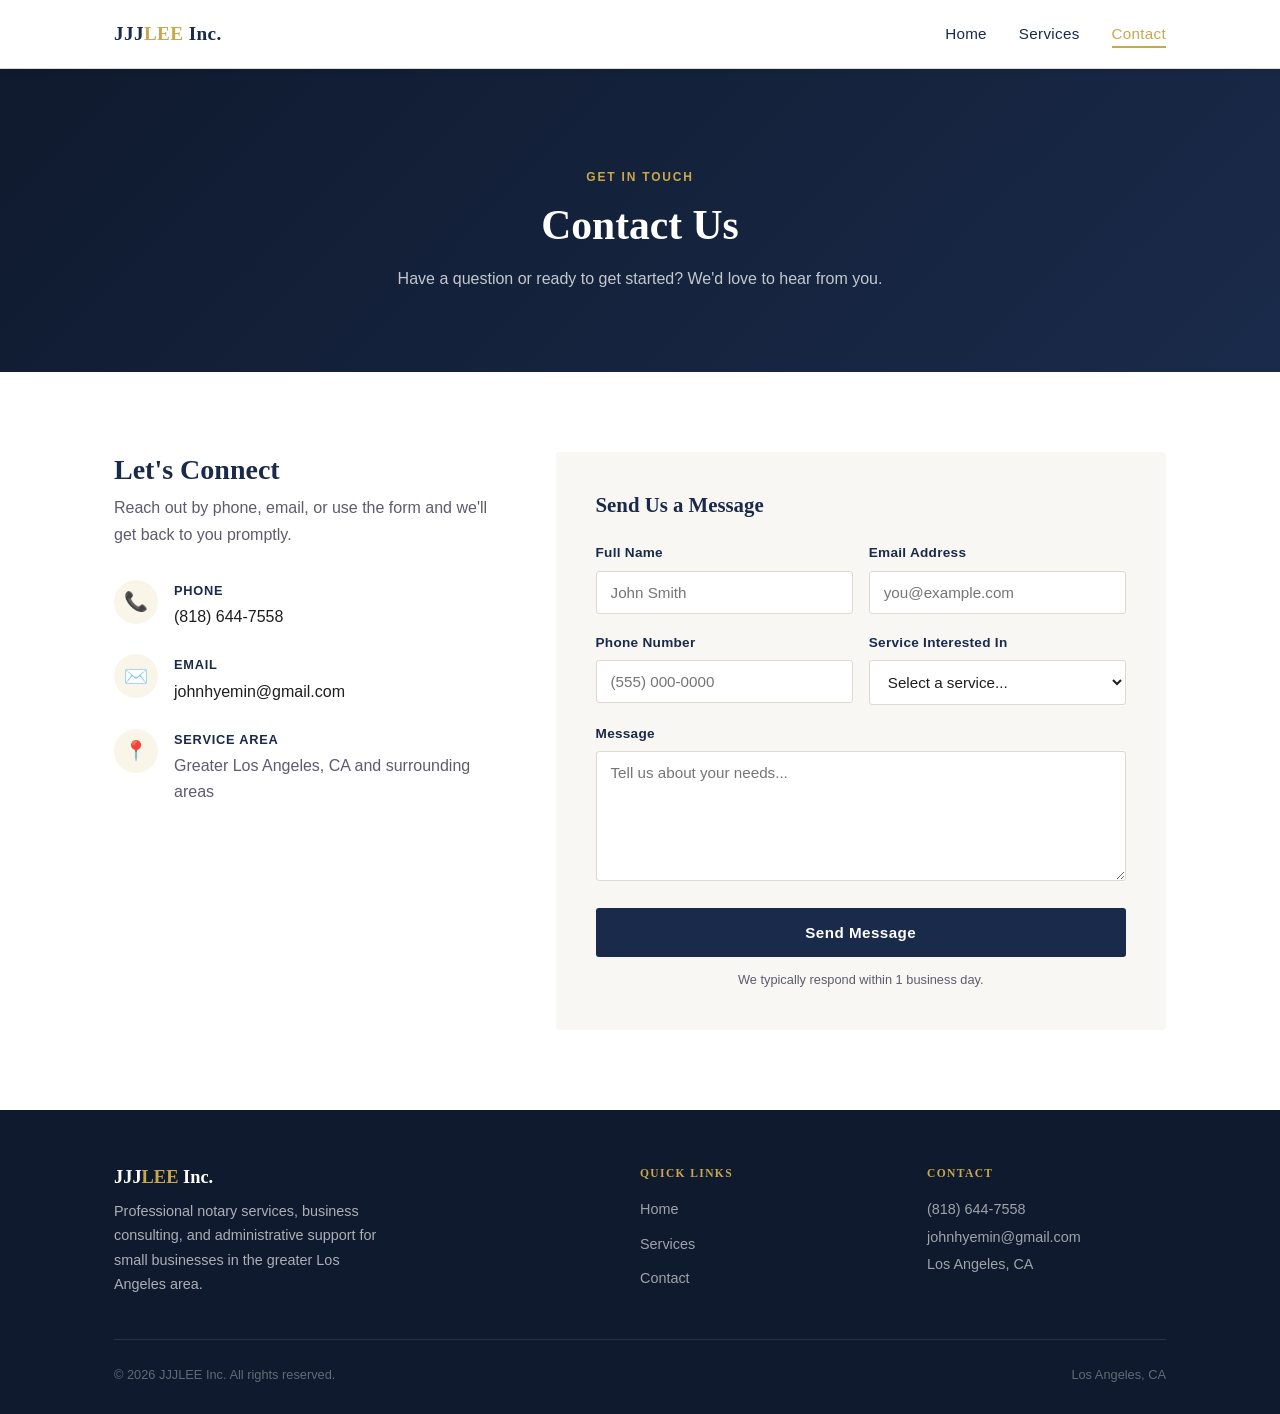
==== contact.html @ 79efeb8e "Initial commit — JJJLEE Inc. static site" ====
<!DOCTYPE html>
<html lang="en">
<head>
  <meta charset="UTF-8">
  <meta name="viewport" content="width=device-width, initial-scale=1.0">
  <meta name="description" content="Contact JJJLEE Inc. — Notary and business consulting services in Los Angeles.">
  <title>Contact | JJJLEE Inc.</title>
  <link rel="stylesheet" href="css/style.css">
</head>
<body>

  <nav>
    <div class="container">
      <div class="nav-inner">
        <a href="index.html" class="nav-logo">JJJ<span>LEE</span> Inc.</a>
        <ul class="nav-links">
          <li><a href="index.html">Home</a></li>
          <li><a href="services.html">Services</a></li>
          <li><a href="contact.html" class="active">Contact</a></li>
        </ul>
        <button class="hamburger" aria-label="Toggle menu">
          <span></span><span></span><span></span>
        </button>
      </div>
    </div>
    <div class="mobile-menu">
      <a href="index.html">Home</a>
      <a href="services.html">Services</a>
      <a href="contact.html">Contact</a>
    </div>
  </nav>

  <section class="page-header">
    <div class="container">
      <p class="label">Get In Touch</p>
      <h1>Contact Us</h1>
      <p>Have a question or ready to get started? We'd love to hear from you.</p>
    </div>
  </section>

  <section class="section">
    <div class="container">
      <div class="contact-grid">

        <div class="contact-info">
          <h2>Let's Connect</h2>
          <p class="intro">Reach out by phone, email, or use the form and we'll get back to you promptly.</p>

          <div class="contact-item">
            <div class="contact-item-icon">📞</div>
            <div class="contact-item-text">
              <strong>Phone</strong>
              <a href="tel:8186447558">(818) 644-7558</a>
            </div>
          </div>

          <div class="contact-item">
            <div class="contact-item-icon">✉️</div>
            <div class="contact-item-text">
              <strong>Email</strong>
              <a href="mailto:johnhyemin@gmail.com">johnhyemin@gmail.com</a>
            </div>
          </div>

          <div class="contact-item">
            <div class="contact-item-icon">📍</div>
            <div class="contact-item-text">
              <strong>Service Area</strong>
              <span>Greater Los Angeles, CA and surrounding areas</span>
            </div>
          </div>
        </div>

        <!--
          CONTACT FORM SETUP:
          1. Go to formspree.io and create a free account
          2. Create a new form — Formspree will give you a unique endpoint URL
          3. Replace "YOUR_FORM_ID" below with that ID (e.g. xyzabcde)
          Free tier allows 50 submissions/month.
        -->
        <div class="contact-form">
          <h3>Send Us a Message</h3>
          <form action="https://formspree.io/f/YOUR_FORM_ID" method="POST">
            <input type="hidden" name="_subject" value="New inquiry — JJJLEE Inc.">
            <div class="form-row">
              <div class="form-group">
                <label for="name">Full Name</label>
                <input type="text" id="name" name="name" placeholder="John Smith" required>
              </div>
              <div class="form-group">
                <label for="email">Email Address</label>
                <input type="email" id="email" name="email" placeholder="you@example.com" required>
              </div>
            </div>
            <div class="form-row">
              <div class="form-group">
                <label for="phone">Phone Number</label>
                <input type="tel" id="phone" name="phone" placeholder="(555) 000-0000">
              </div>
              <div class="form-group">
                <label for="service">Service Interested In</label>
                <select id="service" name="service">
                  <option value="">Select a service...</option>
                  <option>Notary Services</option>
                  <option>Administrative Consulting</option>
                  <option>Bookkeeping Support</option>
                  <option>Financial Organization</option>
                  <option>Operational Assistance</option>
                  <option>E-Commerce &amp; Business Activities</option>
                  <option>Other / General Inquiry</option>
                </select>
              </div>
            </div>
            <div class="form-group">
              <label for="message">Message</label>
              <textarea id="message" name="message" placeholder="Tell us about your needs..." required></textarea>
            </div>
            <button type="submit" class="btn btn-navy form-submit">Send Message</button>
            <p class="form-note">We typically respond within 1 business day.</p>
          </form>
        </div>

      </div>
    </div>
  </section>

  <footer>
    <div class="container">
      <div class="footer-grid">
        <div class="footer-brand">
          <h3>JJJ<span>LEE</span> Inc.</h3>
          <p>Professional notary services, business consulting, and administrative support for small businesses in the greater Los Angeles area.</p>
        </div>
        <div class="footer-col">
          <h4>Quick Links</h4>
          <ul>
            <li><a href="index.html">Home</a></li>
            <li><a href="services.html">Services</a></li>
            <li><a href="contact.html">Contact</a></li>
          </ul>
        </div>
        <div class="footer-col">
          <h4>Contact</h4>
          <p>
            <a href="tel:8186447558">(818) 644-7558</a><br>
            <a href="mailto:johnhyemin@gmail.com">johnhyemin@gmail.com</a><br>
            <span>Los Angeles, CA</span>
          </p>
        </div>
      </div>
      <div class="footer-bottom">
        <span>&copy; 2026 JJJLEE Inc. All rights reserved.</span>
        <span>Los Angeles, CA</span>
      </div>
    </div>
  </footer>

  <script src="js/main.js"></script>
</body>
</html>
---- css/style.css ----
:root {
  --navy:    #1a2a4a;
  --navy-dk: #0f1a2e;
  --gold:    #c9a84c;
  --gold-h:  #b8943e;
  --white:   #ffffff;
  --off:     #f8f7f4;
  --text:    #1e1e1e;
  --muted:   #5c5c6e;
  --border:  #ddd9d3;
  --w:       1100px;
  --r:       3px;
}

*, *::before, *::after { box-sizing: border-box; margin: 0; padding: 0; }
html { scroll-behavior: smooth; }

body {
  font-family: -apple-system, BlinkMacSystemFont, 'Segoe UI', Roboto, sans-serif;
  color: var(--text);
  background: var(--white);
  line-height: 1.65;
  font-size: 16px;
}

h1, h2, h3, h4 {
  font-family: Georgia, 'Times New Roman', serif;
  line-height: 1.25;
  color: var(--navy);
}

a { color: var(--gold); text-decoration: none; }
a:hover { color: var(--gold-h); }
img { max-width: 100%; display: block; }

/* ── Layout ── */
.container { max-width: var(--w); margin: 0 auto; padding: 0 24px; }
.section { padding: 80px 0; }
.section--gray { background: var(--off); }

/* ── Nav ── */
nav {
  position: fixed; top: 0; left: 0; right: 0; z-index: 100;
  background: var(--white);
  border-bottom: 1px solid var(--border);
  box-shadow: 0 1px 6px rgba(0,0,0,.07);
}
.nav-inner {
  display: flex; align-items: center; justify-content: space-between;
  height: 68px;
}
.nav-logo {
  font-family: Georgia, serif;
  font-size: 1.2rem;
  font-weight: bold;
  color: var(--navy);
  letter-spacing: .02em;
}
.nav-logo span { color: var(--gold); }
.nav-links { display: flex; gap: 32px; list-style: none; }
.nav-links a {
  color: var(--navy);
  font-size: .95rem;
  font-weight: 500;
  letter-spacing: .02em;
  padding: 4px 0;
  border-bottom: 2px solid transparent;
  transition: border-color .2s, color .2s;
}
.nav-links a:hover, .nav-links a.active {
  color: var(--gold);
  border-bottom-color: var(--gold);
}
.hamburger {
  display: none;
  flex-direction: column;
  gap: 5px;
  cursor: pointer;
  padding: 8px;
  background: none;
  border: none;
}
.hamburger span {
  display: block; width: 24px; height: 2px;
  background: var(--navy);
  transition: transform .3s, opacity .3s;
}
.hamburger.open span:nth-child(1) { transform: translateY(7px) rotate(45deg); }
.hamburger.open span:nth-child(2) { opacity: 0; }
.hamburger.open span:nth-child(3) { transform: translateY(-7px) rotate(-45deg); }
.mobile-menu {
  display: none;
  flex-direction: column;
  border-top: 1px solid var(--border);
  background: var(--white);
}
.mobile-menu.open { display: flex; }
.mobile-menu a {
  padding: 16px 24px;
  color: var(--navy);
  font-weight: 500;
  border-bottom: 1px solid var(--border);
}
.mobile-menu a:hover { background: var(--off); color: var(--gold); }

/* ── Buttons ── */
.btn {
  display: inline-block;
  padding: 14px 30px;
  font-size: .95rem;
  font-weight: 600;
  letter-spacing: .03em;
  border-radius: var(--r);
  cursor: pointer;
  transition: all .2s;
  border: 2px solid transparent;
  text-decoration: none;
  font-family: inherit;
}
.btn-gold  { background: var(--gold);  color: var(--navy);  border-color: var(--gold); }
.btn-gold:hover { background: var(--gold-h); border-color: var(--gold-h); color: var(--navy); }
.btn-outline { background: transparent; color: var(--white); border-color: rgba(255,255,255,.6); }
.btn-outline:hover { border-color: var(--white); background: rgba(255,255,255,.1); color: var(--white); }
.btn-navy  { background: var(--navy);  color: var(--white); border-color: var(--navy); }
.btn-navy:hover { background: var(--navy-dk); border-color: var(--navy-dk); color: var(--white); }
.btn-group { display: flex; gap: 14px; justify-content: center; flex-wrap: wrap; }

/* ── Hero ── */
.hero {
  background: linear-gradient(135deg, var(--navy-dk) 0%, var(--navy) 100%);
  color: var(--white);
  padding: 140px 0 100px;
  text-align: center;
  margin-top: 68px;
}
.hero-eyebrow {
  font-size: .78rem;
  letter-spacing: .18em;
  text-transform: uppercase;
  color: var(--gold);
  margin-bottom: 16px;
}
.hero h1 {
  color: var(--white);
  font-size: clamp(2rem, 5vw, 3.2rem);
  margin-bottom: 20px;
  max-width: 760px;
  margin-left: auto;
  margin-right: auto;
}
.hero p {
  font-size: 1.1rem;
  color: rgba(255,255,255,.8);
  max-width: 540px;
  margin: 0 auto 36px;
}

/* ── About ── */
.about-grid {
  display: grid;
  grid-template-columns: 1fr 1fr;
  gap: 64px;
  align-items: center;
}
.about-label {
  font-size: .75rem;
  letter-spacing: .15em;
  text-transform: uppercase;
  color: var(--gold);
  font-weight: 600;
  margin-bottom: 12px;
}
.about-text h2 { margin-bottom: 16px; font-size: 2rem; }
.about-text p  { color: var(--muted); margin-bottom: 14px; }
.about-text .btn { margin-top: 8px; }
.about-visual {
  background: linear-gradient(135deg, var(--navy-dk) 0%, var(--navy) 100%);
  border-radius: 4px;
  height: 340px;
  display: flex;
  align-items: center;
  justify-content: center;
  position: relative;
  overflow: hidden;
}
.about-visual::before {
  content: '';
  position: absolute; top: -40px; right: -40px;
  width: 200px; height: 200px;
  border: 2px solid var(--gold);
  border-radius: 50%;
  opacity: .25;
}
.about-visual::after {
  content: '';
  position: absolute; bottom: -30px; left: -30px;
  width: 160px; height: 160px;
  border: 2px solid var(--gold);
  border-radius: 50%;
  opacity: .15;
}
.about-monogram {
  font-family: Georgia, serif;
  font-size: 3.5rem;
  color: var(--gold);
  letter-spacing: .06em;
  opacity: .9;
  position: relative;
  z-index: 1;
}

/* ── Section header ── */
.section-header { text-align: center; margin-bottom: 52px; }
.section-header .label {
  font-size: .75rem;
  letter-spacing: .15em;
  text-transform: uppercase;
  color: var(--gold);
  font-weight: 600;
  margin-bottom: 10px;
}
.section-header h2 { font-size: 2rem; }
.section-header p {
  color: var(--muted);
  margin-top: 12px;
  max-width: 500px;
  margin-left: auto;
  margin-right: auto;
}

/* ── Cards (home preview) ── */
.cards-grid {
  display: grid;
  grid-template-columns: repeat(3, 1fr);
  gap: 24px;
}
.card {
  background: var(--white);
  border: 1px solid var(--border);
  border-radius: 4px;
  padding: 32px 28px;
  transition: box-shadow .2s, transform .2s;
}
.card:hover {
  box-shadow: 0 8px 24px rgba(26,42,74,.1);
  transform: translateY(-2px);
}
.card-icon {
  width: 48px; height: 48px;
  background: rgba(201,168,76,.12);
  border-radius: 50%;
  display: flex; align-items: center; justify-content: center;
  margin-bottom: 18px;
  font-size: 1.4rem;
}
.card h3  { font-size: 1.1rem; margin-bottom: 10px; }
.card p   { color: var(--muted); font-size: .95rem; }
.card-link {
  display: inline-block;
  margin-top: 16px;
  font-size: .85rem;
  font-weight: 600;
  color: var(--gold);
  letter-spacing: .02em;
}
.card-link:hover { color: var(--gold-h); }

/* ── CTA Banner ── */
.cta-banner {
  background: linear-gradient(135deg, var(--navy-dk) 0%, var(--navy) 100%);
  color: var(--white);
  text-align: center;
  padding: 80px 0;
}
.cta-banner h2 { color: var(--white); font-size: 2rem; margin-bottom: 12px; }
.cta-banner p  { color: rgba(255,255,255,.75); margin-bottom: 28px; }

/* ── Page header (inner pages) ── */
.page-header {
  background: linear-gradient(135deg, var(--navy-dk) 0%, var(--navy) 100%);
  color: var(--white);
  text-align: center;
  padding: 100px 0 80px;
  margin-top: 68px;
}
.page-header .label {
  font-size: .75rem;
  letter-spacing: .15em;
  text-transform: uppercase;
  color: var(--gold);
  font-weight: 600;
  margin-bottom: 12px;
}
.page-header h1 { color: var(--white); font-size: clamp(1.8rem, 4vw, 2.6rem); margin-bottom: 14px; }
.page-header p  { color: rgba(255,255,255,.75); max-width: 520px; margin: 0 auto; }

/* ── Services grid ── */
.services-grid {
  display: grid;
  grid-template-columns: repeat(3, 1fr);
  gap: 28px;
}
.service-card {
  background: var(--white);
  border: 1px solid var(--border);
  border-top: 3px solid var(--gold);
  border-radius: 4px;
  padding: 36px 28px;
  transition: box-shadow .2s;
}
.service-card:hover { box-shadow: 0 8px 24px rgba(26,42,74,.1); }
.service-icon { font-size: 2rem; margin-bottom: 16px; }
.service-card h3 { font-size: 1.15rem; margin-bottom: 10px; }
.service-card p  { color: var(--muted); font-size: .95rem; line-height: 1.7; }

/* ── Contact ── */
.contact-grid {
  display: grid;
  grid-template-columns: 1fr 1.6fr;
  gap: 60px;
  align-items: start;
}
.contact-info h2    { margin-bottom: 8px; font-size: 1.75rem; }
.contact-info .intro { color: var(--muted); margin-bottom: 32px; }
.contact-item {
  display: flex;
  gap: 16px;
  margin-bottom: 24px;
  align-items: flex-start;
}
.contact-item-icon {
  width: 44px; height: 44px;
  background: rgba(201,168,76,.12);
  border-radius: 50%;
  display: flex; align-items: center; justify-content: center;
  flex-shrink: 0;
  font-size: 1.2rem;
}
.contact-item-text strong {
  display: block;
  color: var(--navy);
  font-size: .8rem;
  letter-spacing: .06em;
  text-transform: uppercase;
  margin-bottom: 3px;
}
.contact-item-text a    { color: var(--text); }
.contact-item-text a:hover { color: var(--gold); }
.contact-item-text span { color: var(--muted); }

/* ── Form ── */
.contact-form { background: var(--off); border-radius: 4px; padding: 40px; }
.contact-form h3 { margin-bottom: 24px; font-size: 1.3rem; }
.form-row {
  display: grid;
  grid-template-columns: 1fr 1fr;
  gap: 16px;
}
.form-group { margin-bottom: 18px; }
.form-group label {
  display: block;
  font-size: .85rem;
  font-weight: 600;
  color: var(--navy);
  margin-bottom: 6px;
  letter-spacing: .02em;
}
.form-group input,
.form-group select,
.form-group textarea {
  width: 100%;
  padding: 12px 14px;
  border: 1px solid var(--border);
  border-radius: var(--r);
  font-size: .95rem;
  font-family: inherit;
  color: var(--text);
  background: var(--white);
  transition: border-color .2s, box-shadow .2s;
  outline: none;
}
.form-group input:focus,
.form-group select:focus,
.form-group textarea:focus {
  border-color: var(--navy);
  box-shadow: 0 0 0 3px rgba(26,42,74,.08);
}
.form-group textarea { resize: vertical; min-height: 130px; }
.form-submit { width: 100%; }
.form-note { font-size: .8rem; color: var(--muted); margin-top: 12px; text-align: center; }

/* ── Footer ── */
footer {
  background: var(--navy-dk);
  color: rgba(255,255,255,.65);
  padding: 56px 0 28px;
}
.footer-grid {
  display: grid;
  grid-template-columns: 2fr 1fr 1fr;
  gap: 48px;
  margin-bottom: 40px;
}
.footer-brand h3 {
  font-family: Georgia, serif;
  color: var(--white);
  font-size: 1.15rem;
  margin-bottom: 10px;
}
.footer-brand h3 span { color: var(--gold); }
.footer-brand p { font-size: .9rem; line-height: 1.7; max-width: 280px; }
.footer-col h4 {
  font-size: .72rem;
  letter-spacing: .12em;
  text-transform: uppercase;
  color: var(--gold);
  margin-bottom: 16px;
}
.footer-col ul { list-style: none; }
.footer-col ul li { margin-bottom: 8px; }
.footer-col ul li a,
.footer-col a { color: rgba(255,255,255,.6); font-size: .9rem; }
.footer-col ul li a:hover,
.footer-col a:hover { color: var(--white); }
.footer-col p { font-size: .9rem; line-height: 1.9; }
.footer-col span { color: rgba(255,255,255,.6); }
.footer-bottom {
  border-top: 1px solid rgba(255,255,255,.1);
  padding-top: 24px;
  display: flex;
  justify-content: space-between;
  align-items: center;
  font-size: .8rem;
  color: rgba(255,255,255,.35);
}

/* ── Responsive ── */
@media (max-width: 900px) {
  .services-grid { grid-template-columns: 1fr 1fr; }
}

@media (max-width: 768px) {
  .nav-links { display: none; }
  .hamburger { display: flex; }

  .about-grid,
  .contact-grid { grid-template-columns: 1fr; gap: 40px; }
  .about-visual  { height: 180px; order: -1; }

  .cards-grid,
  .services-grid { grid-template-columns: 1fr; }

  .footer-grid { grid-template-columns: 1fr; gap: 32px; }
  .footer-bottom { flex-direction: column; gap: 8px; text-align: center; }

  .form-row { grid-template-columns: 1fr; }
  .contact-form { padding: 28px 20px; }

  .section { padding: 56px 0; }
  .hero { padding: 100px 0 72px; }
}

@media (max-width: 480px) {
  .btn-group { flex-direction: column; align-items: center; }
  .container { padding: 0 16px; }
}
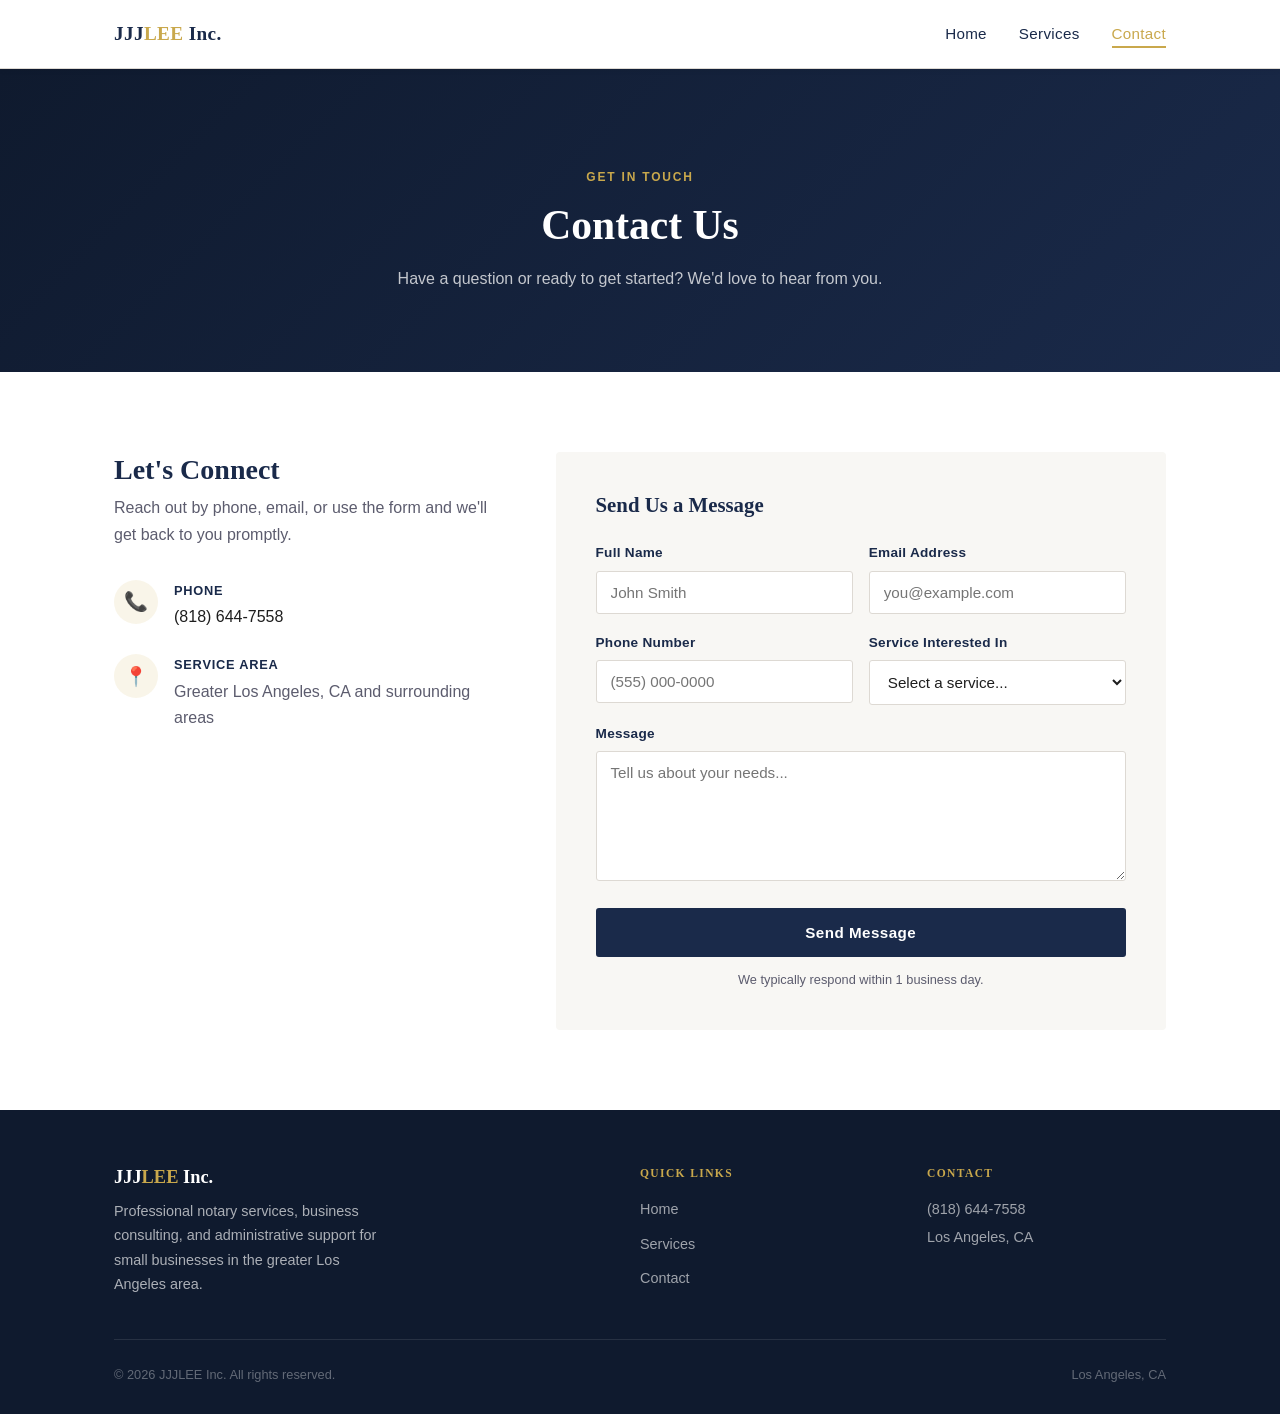
==== commit 2266e419: "Remove email address from public display" ====
--- a/contact.html
+++ b/contact.html
@@ -55,14 +55,6 @@
           </div>
 
           <div class="contact-item">
-            <div class="contact-item-icon">✉️</div>
-            <div class="contact-item-text">
-              <strong>Email</strong>
-              <a href="mailto:johnhyemin@gmail.com">johnhyemin@gmail.com</a>
-            </div>
-          </div>
-
-          <div class="contact-item">
             <div class="contact-item-icon">📍</div>
             <div class="contact-item-text">
               <strong>Service Area</strong>
@@ -80,7 +72,7 @@
         -->
         <div class="contact-form">
           <h3>Send Us a Message</h3>
-          <form action="https://formspree.io/f/YOUR_FORM_ID" method="POST">
+          <form action="https://formspree.io/f/xeedprdy" method="POST">
             <input type="hidden" name="_subject" value="New inquiry — JJJLEE Inc.">
             <div class="form-row">
               <div class="form-group">
@@ -143,7 +135,6 @@
           <h4>Contact</h4>
           <p>
             <a href="tel:8186447558">(818) 644-7558</a><br>
-            <a href="mailto:johnhyemin@gmail.com">johnhyemin@gmail.com</a><br>
             <span>Los Angeles, CA</span>
           </p>
         </div>
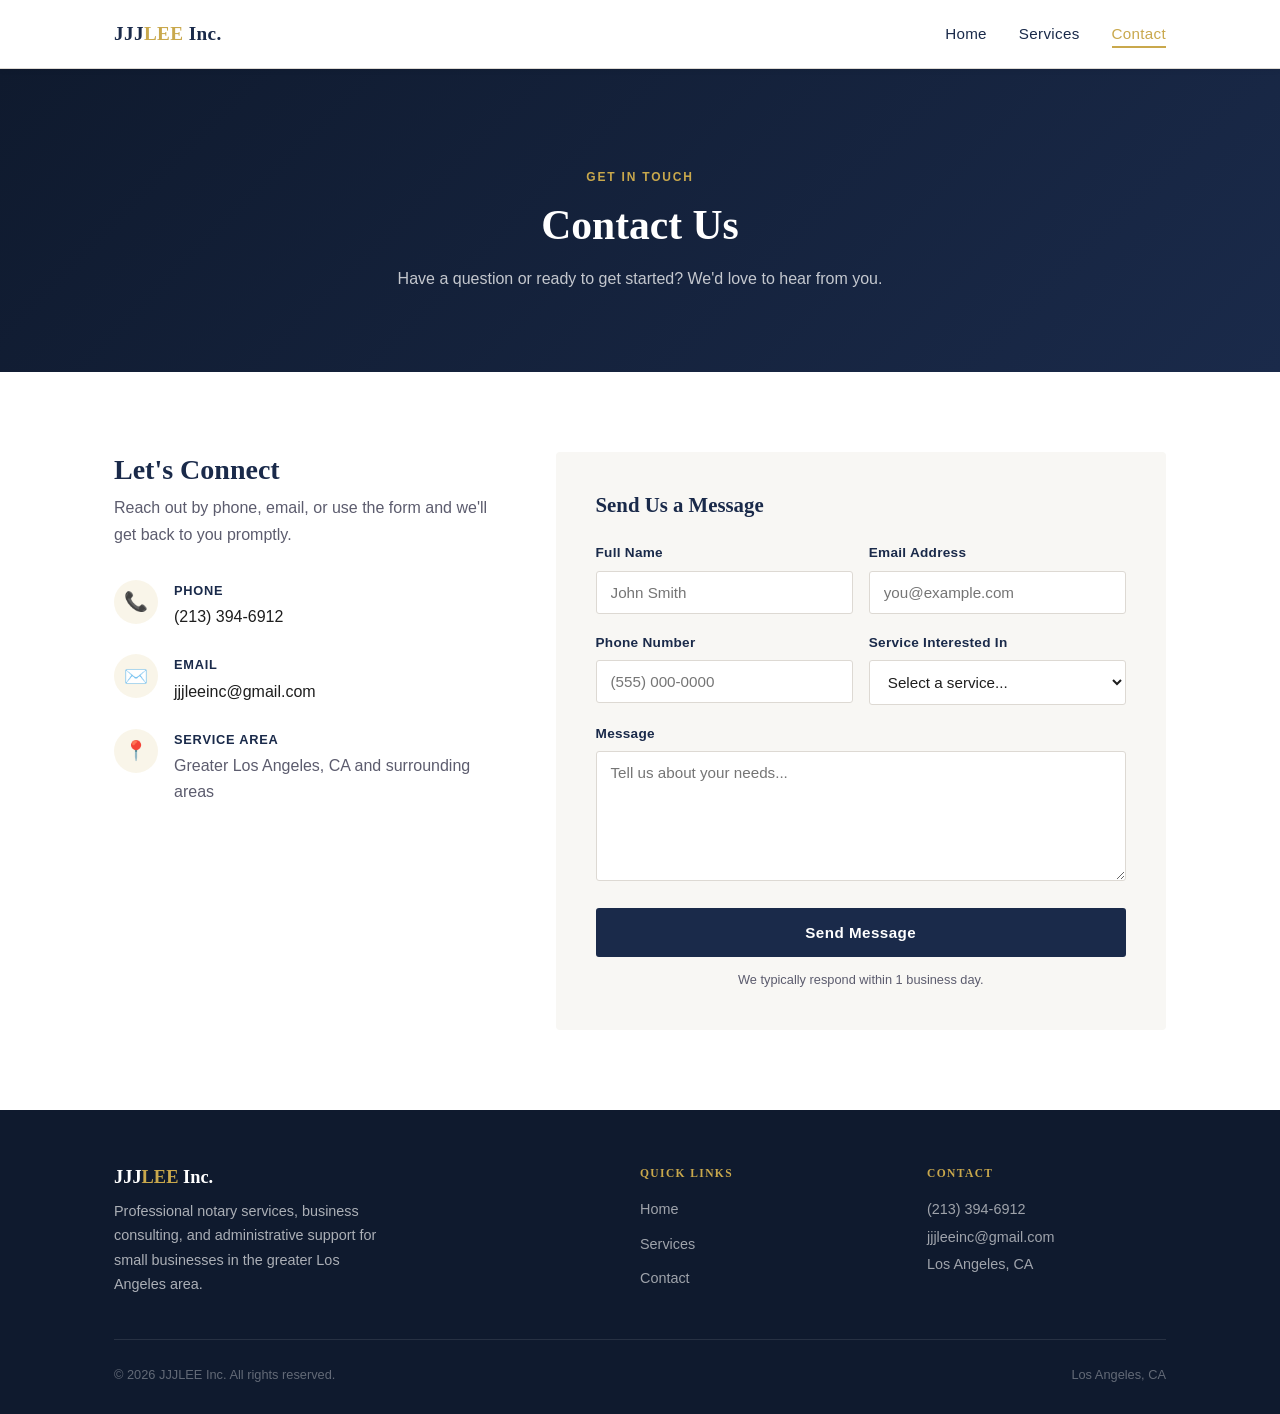
==== commit c5c592af: "Update phone to (213) 394-6912 and email to jjjleeinc@gmail.com" ====
--- a/contact.html
+++ b/contact.html
@@ -50,7 +50,15 @@
             <div class="contact-item-icon">📞</div>
             <div class="contact-item-text">
               <strong>Phone</strong>
-              <a href="tel:8186447558">(818) 644-7558</a>
+              <a href="tel:2133946912">(213) 394-6912</a>
+            </div>
+          </div>
+
+          <div class="contact-item">
+            <div class="contact-item-icon">✉️</div>
+            <div class="contact-item-text">
+              <strong>Email</strong>
+              <a href="mailto:jjjleeinc@gmail.com">jjjleeinc@gmail.com</a>
             </div>
           </div>
 
@@ -134,7 +142,8 @@
         <div class="footer-col">
           <h4>Contact</h4>
           <p>
-            <a href="tel:8186447558">(818) 644-7558</a><br>
+            <a href="tel:2133946912">(213) 394-6912</a><br>
+            <a href="mailto:jjjleeinc@gmail.com">jjjleeinc@gmail.com</a><br>
             <span>Los Angeles, CA</span>
           </p>
         </div>
